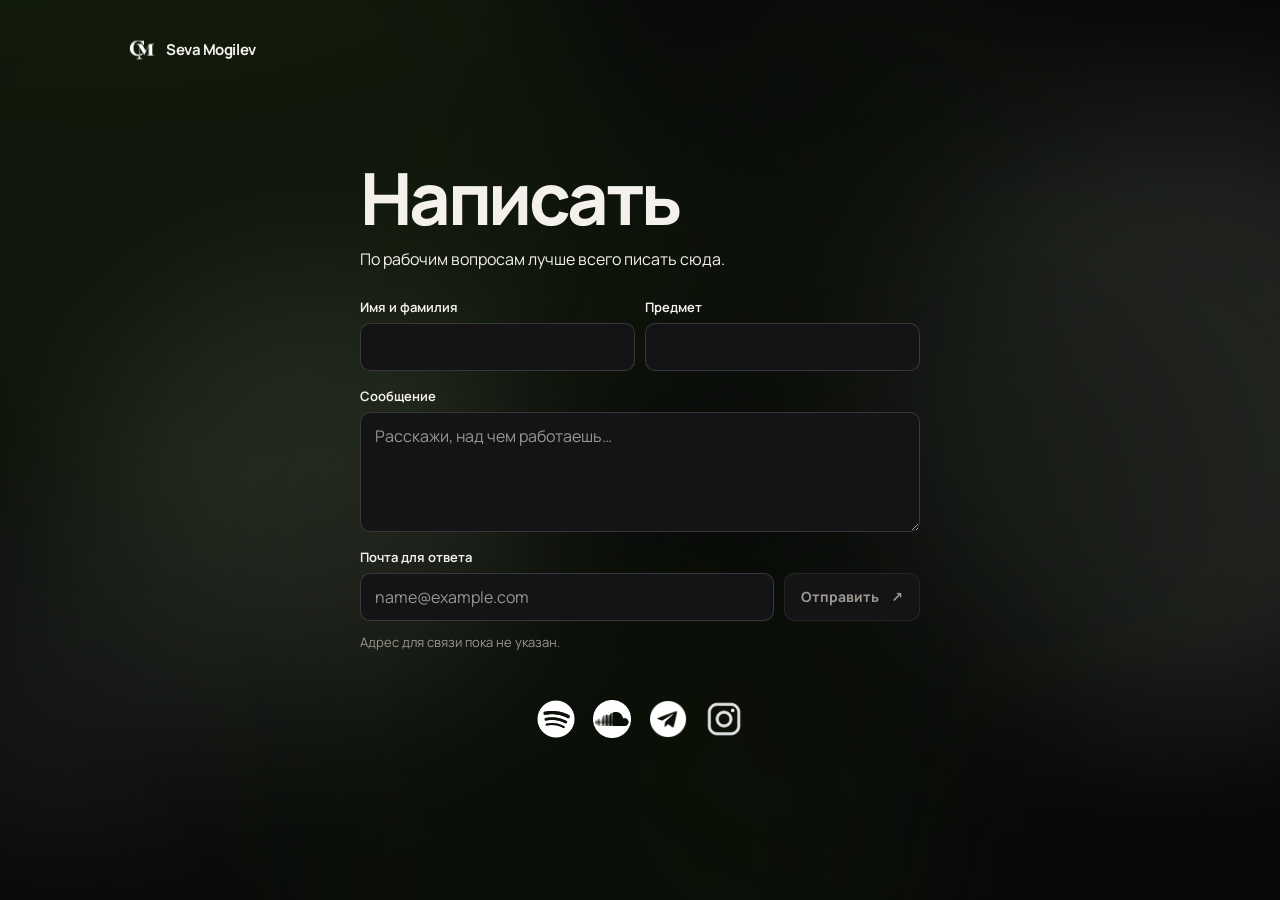
==== contact/index.html @ 9b8bfc14 "v.0.01 only topi" ====
<!doctype html>
<html lang="ru">
  <head>
    <base data-site-root href="../">
    <meta charset="UTF-8" />
    <meta name="viewport" content="width=device-width, initial-scale=1.0" />
    <title>sevamogilev</title>
    <link rel="icon" href="./favicon.ico?v=4" sizes="any" />
    <link rel="icon" type="image/png" sizes="32x32" href="./favicon.png?v=4" />
    <link rel="apple-touch-icon" href="./apple-touch-icon.png?v=3" />
    <script type="module" crossorigin src="./assets/index-BW7a0bkM.js"></script>
    <link rel="stylesheet" crossorigin href="./assets/index-dnEf6pID.css">
  </head>
  <body>
    <div id="root"></div>
  </body>
</html>
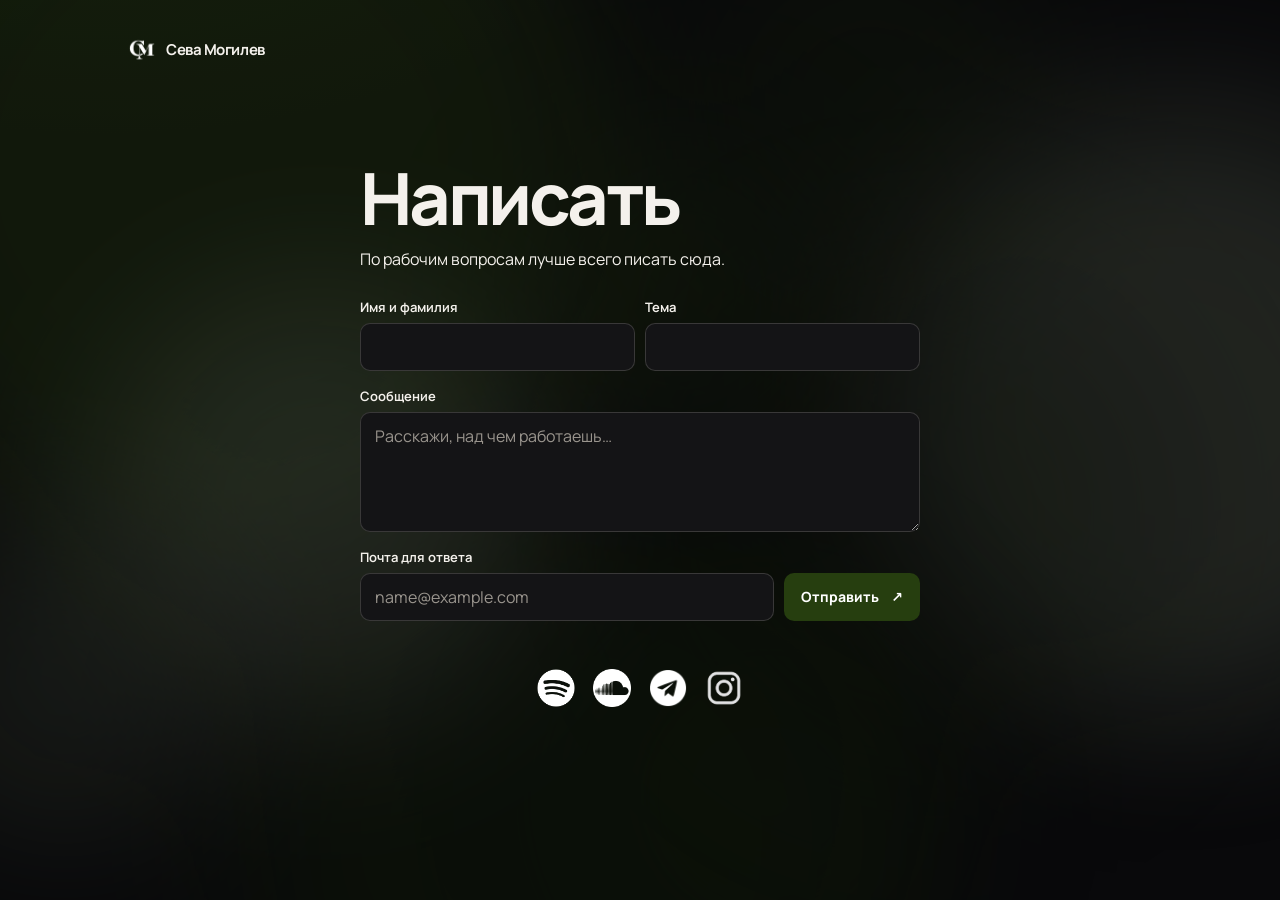
==== commit 8302500a: "v 0.2" ====
--- a/contact/index.html
+++ b/contact/index.html
@@ -8,8 +8,8 @@
     <link rel="icon" href="./favicon.ico?v=4" sizes="any" />
     <link rel="icon" type="image/png" sizes="32x32" href="./favicon.png?v=4" />
     <link rel="apple-touch-icon" href="./apple-touch-icon.png?v=3" />
-    <script type="module" crossorigin src="./assets/index-BW7a0bkM.js"></script>
-    <link rel="stylesheet" crossorigin href="./assets/index-dnEf6pID.css">
+    <script type="module" crossorigin src="./assets/index-BPscpGMs.js"></script>
+    <link rel="stylesheet" crossorigin href="./assets/index-D7gwr2MF.css">
   </head>
   <body>
     <div id="root"></div>
